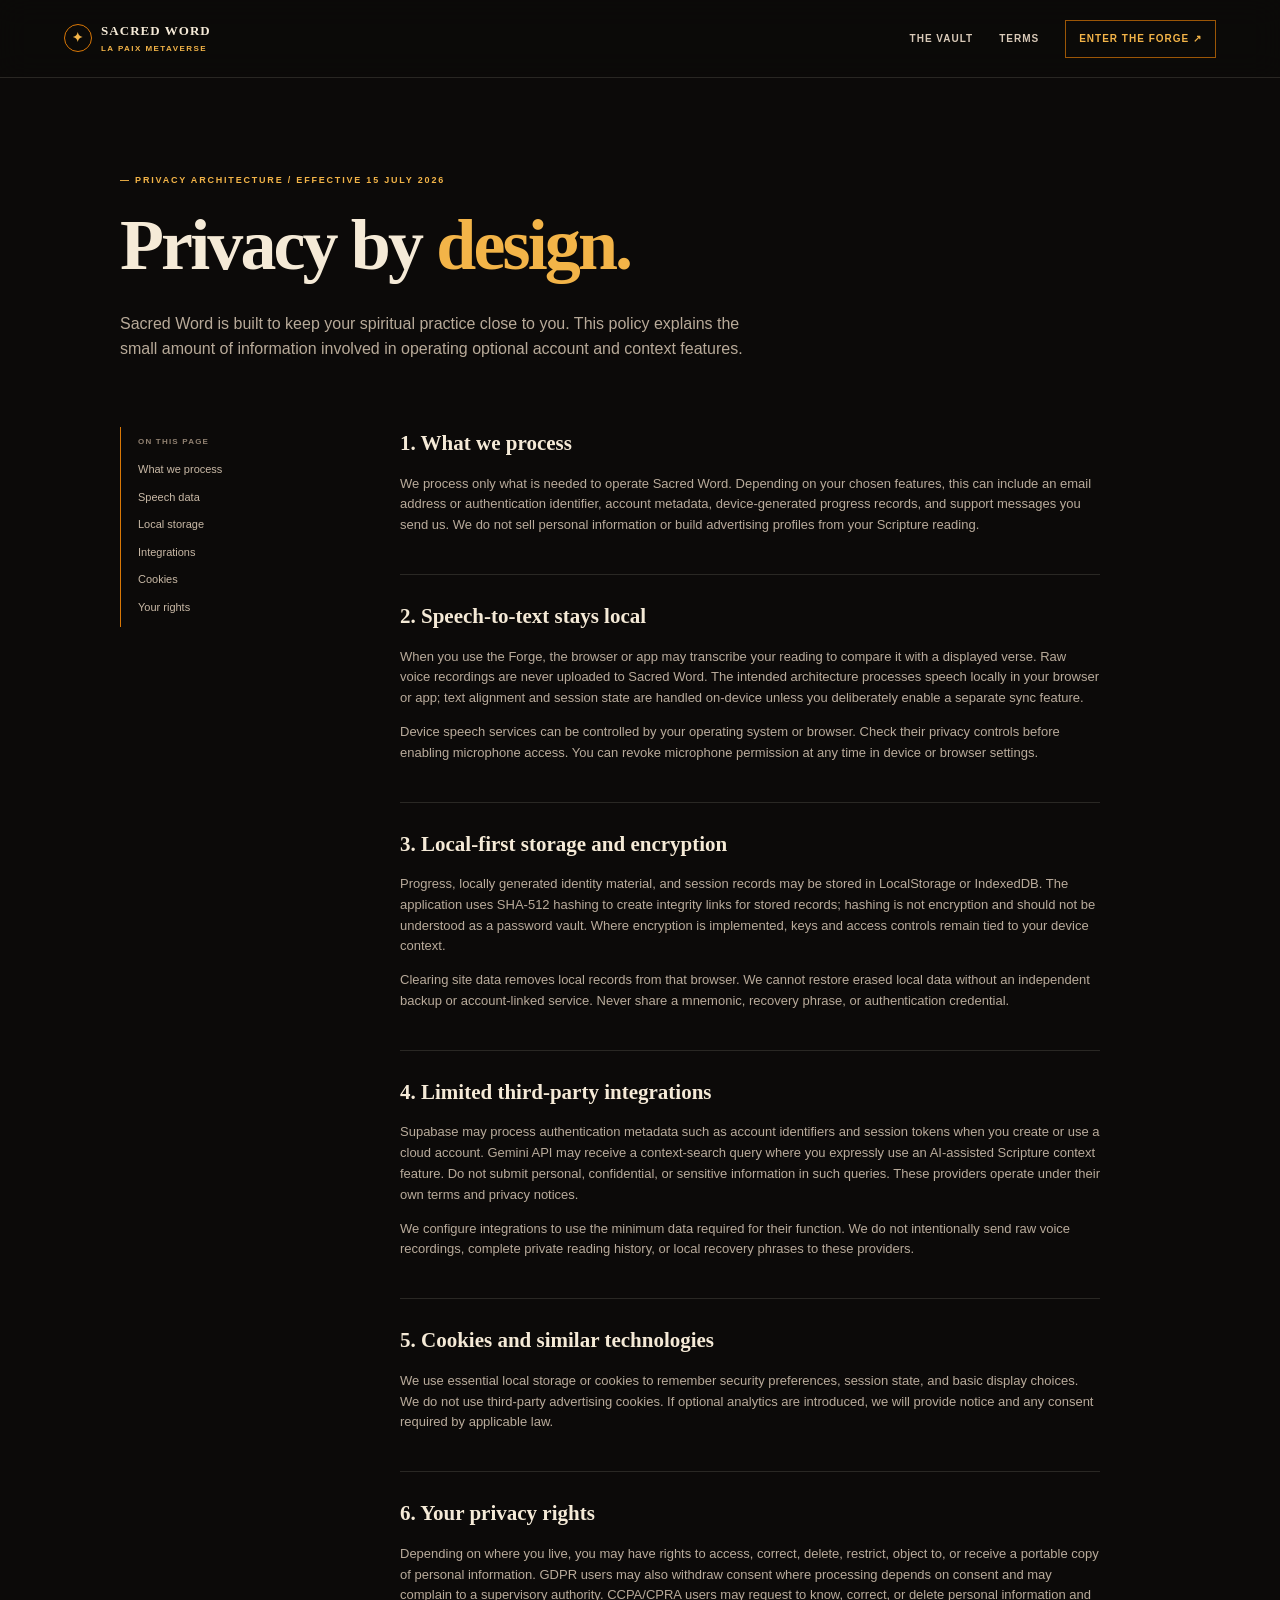
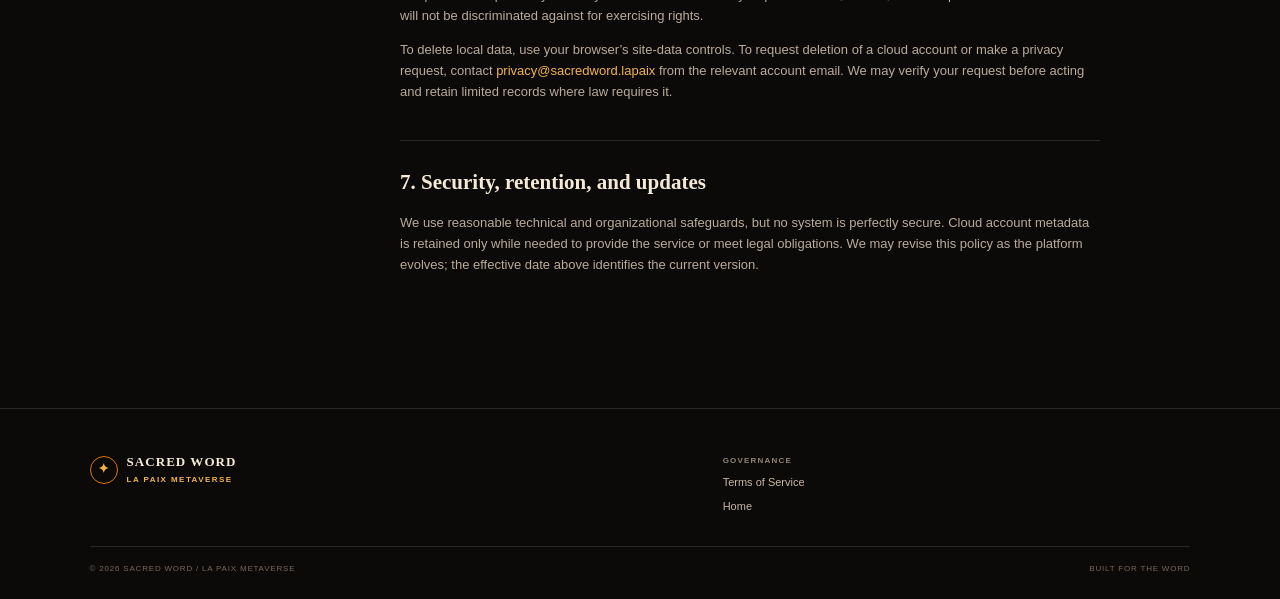
==== privacy.html @ 97d864ce "Add files via upload" ====
﻿<!doctype html><html lang="en"><head><meta charset="utf-8"><meta name="viewport" content="width=device-width,initial-scale=1"><meta name="description" content="Privacy Policy for Sacred Word: La Paix Metaverse."><meta name="theme-color" content="#0c0a09"><meta http-equiv="Content-Security-Policy" content="default-src 'self'; style-src 'self' https://fonts.googleapis.com; font-src https://fonts.gstatic.com; script-src 'self'; base-uri 'self'; form-action 'self'"><title>Privacy Policy — Sacred Word</title><link rel="preconnect" href="https://fonts.googleapis.com"><link rel="preconnect" href="https://fonts.gstatic.com" crossorigin><link href="https://fonts.googleapis.com/css2?family=Cinzel:wght@500;600;700&family=Inter:wght@400;500;600;700&display=swap" rel="stylesheet"><link rel="stylesheet" href="styles.css"><script src="script.js" defer></script></head><body><div class="noise"></div><header class="header"><a class="brand" href="index.html"><b>✦</b><span>SACRED WORD<small>LA PAIX METAVERSE</small></span></a><nav><a href="index.html#vault">The Vault</a><a href="terms.html">Terms</a><a class="navcta" href="index.html#enter">Enter the Forge ↗</a></nav></header><main class="legal"><p class="eyebrow">— PRIVACY ARCHITECTURE / EFFECTIVE 15 JULY 2026</p><h1>Privacy by <em>design.</em></h1><p class="legalIntro">Sacred Word is built to keep your spiritual practice close to you. This policy explains the small amount of information involved in operating optional account and context features.</p><div class="legalGrid"><aside><span>ON THIS PAGE</span><a href="#collect">What we process</a><a href="#speech">Speech data</a><a href="#storage">Local storage</a><a href="#partners">Integrations</a><a href="#cookies">Cookies</a><a href="#rights">Your rights</a></aside><article><section id="collect"><h2>1. What we process</h2><p>We process only what is needed to operate Sacred Word. Depending on your chosen features, this can include an email address or authentication identifier, account metadata, device-generated progress records, and support messages you send us. We do not sell personal information or build advertising profiles from your Scripture reading.</p></section><section id="speech"><h2>2. Speech-to-text stays local</h2><p>When you use the Forge, the browser or app may transcribe your reading to compare it with a displayed verse. Raw voice recordings are never uploaded to Sacred Word. The intended architecture processes speech locally in your browser or app; text alignment and session state are handled on-device unless you deliberately enable a separate sync feature.</p><p>Device speech services can be controlled by your operating system or browser. Check their privacy controls before enabling microphone access. You can revoke microphone permission at any time in device or browser settings.</p></section><section id="storage"><h2>3. Local-first storage and encryption</h2><p>Progress, locally generated identity material, and session records may be stored in LocalStorage or IndexedDB. The application uses SHA-512 hashing to create integrity links for stored records; hashing is not encryption and should not be understood as a password vault. Where encryption is implemented, keys and access controls remain tied to your device context.</p><p>Clearing site data removes local records from that browser. We cannot restore erased local data without an independent backup or account-linked service. Never share a mnemonic, recovery phrase, or authentication credential.</p></section><section id="partners"><h2>4. Limited third-party integrations</h2><p>Supabase may process authentication metadata such as account identifiers and session tokens when you create or use a cloud account. Gemini API may receive a context-search query where you expressly use an AI-assisted Scripture context feature. Do not submit personal, confidential, or sensitive information in such queries. These providers operate under their own terms and privacy notices.</p><p>We configure integrations to use the minimum data required for their function. We do not intentionally send raw voice recordings, complete private reading history, or local recovery phrases to these providers.</p></section><section id="cookies"><h2>5. Cookies and similar technologies</h2><p>We use essential local storage or cookies to remember security preferences, session state, and basic display choices. We do not use third-party advertising cookies. If optional analytics are introduced, we will provide notice and any consent required by applicable law.</p></section><section id="rights"><h2>6. Your privacy rights</h2><p>Depending on where you live, you may have rights to access, correct, delete, restrict, object to, or receive a portable copy of personal information. GDPR users may also withdraw consent where processing depends on consent and may complain to a supervisory authority. CCPA/CPRA users may request to know, correct, or delete personal information and will not be discriminated against for exercising rights.</p><p>To delete local data, use your browser’s site-data controls. To request deletion of a cloud account or make a privacy request, contact <a href="mailto:privacy@sacredword.lapaix">privacy@sacredword.lapaix</a> from the relevant account email. We may verify your request before acting and retain limited records where law requires it.</p></section><section><h2>7. Security, retention, and updates</h2><p>We use reasonable technical and organizational safeguards, but no system is perfectly secure. Cloud account metadata is retained only while needed to provide the service or meet legal obligations. We may revise this policy as the platform evolves; the effective date above identifies the current version.</p></section></article></div></main><footer class="footer"><div><a class="brand" href="index.html"><b>✦</b><span>SACRED WORD<small>LA PAIX METAVERSE</small></span></a></div><div class="links"><span>GOVERNANCE<a href="terms.html">Terms of Service</a><a href="index.html">Home</a></span></div><small class="copyright">© 2026 SACRED WORD / LA PAIX METAVERSE <b>BUILT FOR THE WORD</b></small></footer></body></html>
---- styles.css ----
﻿:root{--bg:#0c0a09;--panel:#17120d;--gold:#d97706;--lite:#f3b448;--cream:#f5ead7;--muted:#a89a89;--line:rgba(245,234,215,.13);--serif:Cinzel,Georgia,serif;--sans:Inter,Arial,sans-serif}*{box-sizing:border-box}html{scroll-behavior:smooth}body{margin:0;background:var(--bg);color:var(--cream);font:15px/1.6 var(--sans)}.noise{position:fixed;inset:0;pointer-events:none;opacity:.04;z-index:4;background-image:url("data:image/svg+xml,%3Csvg viewBox='0 0 100 100' xmlns='http://www.w3.org/2000/svg'%3E%3Cfilter id='n'%3E%3CfeTurbulence baseFrequency='.8' numOctaves='3'/%3E%3C/filter%3E%3Crect width='100%25' height='100%25' filter='url(%23n)'/%3E%3C/svg%3E")}a{color:inherit;text-decoration:none}.header{height:78px;padding:0 clamp(20px,5vw,70px);display:flex;align-items:center;gap:28px;border-bottom:1px solid var(--line);background:rgba(12,10,9,.9);position:relative;z-index:5;backdrop-filter:blur(15px)}.brand{display:flex;align-items:center;gap:9px;font:600 13px/1.1 var(--serif);letter-spacing:.08em}.brand>b{display:grid;place-items:center;width:28px;height:28px;border:1px solid var(--gold);border-radius:50%;color:var(--lite)}.brand small{display:block;color:var(--lite);font:600 8px var(--sans);letter-spacing:.18em;margin-top:5px}nav{display:flex;align-items:center;gap:26px;margin-left:auto;font-size:10px;font-weight:700;letter-spacing:.1em;text-transform:uppercase;color:#d9cab8}nav>a:hover,.textlink:hover{color:var(--lite)}.navcta{padding:10px 13px;border:1px solid rgba(217,119,6,.7);color:var(--lite)!important}.status{font-size:8px;letter-spacing:.12em;color:#88c894}.menu{display:none;background:none;border:0;color:var(--cream);font-size:22px}.hero{min-height:650px;padding:clamp(75px,11vw,145px) clamp(25px,7vw,100px) 90px;display:grid;grid-template-columns:1.1fr .9fr;gap:25px;max-width:1360px;margin:auto;overflow:hidden;position:relative;background:radial-gradient(circle at 75% 45%,rgba(166,74,8,.2),transparent 28%)}.hero:before{content:"";position:absolute;inset:0;background:linear-gradient(90deg,rgba(255,255,255,.025) 1px,transparent 1px),linear-gradient(rgba(255,255,255,.02) 1px,transparent 1px);background-size:74px 74px;mask-image:linear-gradient(90deg,#000,transparent 80%)}.heroCopy,.hud{position:relative;z-index:1}.heroCopy{align-self:center}.eyebrow{color:var(--lite);font-size:9px;font-weight:700;letter-spacing:.2em;margin:0 0 18px}h1,h2,h3{font-family:var(--serif);font-weight:600}h1{font-size:clamp(40px,5.4vw,75px);line-height:1.13;letter-spacing:-.04em;margin:0;max-width:730px}em{font-style:normal;color:var(--lite)}.lede{max-width:560px;color:#b9ab9b;font-size:16px;margin:25px 0}.actions{display:flex;gap:12px}.btn{min-height:48px;padding:13px 19px;display:inline-flex;align-items:center;gap:20px;font-size:10px;font-weight:700;letter-spacing:.1em;text-transform:uppercase;transition:.2s}.gold{background:var(--gold);color:#211306;box-shadow:0 0 28px rgba(217,119,6,.2)}.gold:hover{background:var(--lite);transform:translateY(-2px)}.outline{border:1px solid var(--line);color:#d6c7b4}.outline:hover{border-color:var(--gold)}.proof{display:flex;gap:18px;flex-wrap:wrap;margin-top:46px;color:#897968;font-size:8px;letter-spacing:.1em}.proof b{color:#d7a653}.hud{min-height:440px}.rings{position:absolute;width:315px;height:315px;left:50%;top:50%;transform:translate(-45%,-50%);border:1px solid rgba(217,119,6,.27);border-radius:50%;background:repeating-radial-gradient(circle,transparent 0 48px,rgba(217,119,6,.12) 49px 50px),linear-gradient(45deg,transparent 49.8%,rgba(217,119,6,.13) 50%,transparent 50.2%);box-shadow:0 0 90px rgba(217,119,6,.12)}.signal,.reward,.node{position:absolute;border:1px solid rgba(243,180,72,.3);background:rgba(24,18,12,.88);box-shadow:0 12px 35px #0006;backdrop-filter:blur(8px)}.signal{padding:17px;width:min(330px,84%);left:50%;top:50%;transform:translate(-43%,-50%)}.label{display:flex;justify-content:space-between;color:#aa9a89;font-size:8px;font-weight:700;letter-spacing:.14em}.label i{font-style:normal;color:#7cc78e}.wave{height:60px;display:flex;align-items:center;gap:4px;margin:12px 0}.wave b{height:30%;width:5px;border-radius:4px;background:var(--gold);animation:wave 1.3s ease-in-out infinite}.wave b:nth-child(2n){animation-delay:.25s}.wave b:nth-child(3n){animation-delay:.6s}.signal q,.verse q{display:block;font:500 13px/1.55 var(--serif);quotes:none}.bar{height:3px;background:#3a2b1b;margin-top:12px}.bar i{display:block;width:79%;height:100%;background:var(--gold)}.signal small{color:#938271;font-size:7px;letter-spacing:.1em}.reward{right:0;bottom:50px;padding:12px 15px}.reward small,.node small{display:block;color:#978675;font-size:7px;letter-spacing:.12em}.reward strong{display:block;color:var(--lite);font-size:22px}.node{left:0;top:47px;padding:9px 12px;color:#75c58b;font-size:9px}.node b{color:var(--cream);font-size:9px}.metrics{max-width:1360px;margin:auto;display:grid;grid-template-columns:repeat(4,1fr);border:solid var(--line);border-width:1px 0}.metrics div{padding:21px clamp(16px,4vw,60px);border-right:1px solid var(--line)}.metrics div:last-child{border:0}.metrics small,.data small,.rank small{display:block;color:#948474;font-size:7px;letter-spacing:.14em}.metrics b{display:block;font:600 18px var(--serif)}.green{color:#80c78d!important;font:700 11px var(--sans)!important;letter-spacing:.07em}.section{max-width:1160px;margin:auto;padding:120px 30px}.heading{max-width:630px}.heading h2,.vault h2,.final h2{font-size:clamp(30px,4vw,50px);line-height:1.25;letter-spacing:-.035em;margin:0}.heading>p:last-child,.vault>div>p:not(.eyebrow){color:var(--muted);margin-top:18px}.forge{display:grid;grid-template-columns:1.35fr .8fr;gap:24px;margin-top:47px}.console,.steps article,.chain,.card,.rank{background:linear-gradient(145deg,rgba(35,27,18,.85),rgba(18,14,10,.95));border:1px solid var(--line)}.console{min-height:350px;padding:22px;position:relative}.verse{text-align:center;max-width:500px;margin:75px auto 38px}.verse small{color:var(--lite);font-size:9px;letter-spacing:.16em}.verse q{font-size:clamp(18px,2vw,25px);margin-top:17px}.data{display:grid;grid-template-columns:repeat(3,1fr);border:solid var(--line);border-width:1px 0}.data span{padding:14px 9px;border-right:1px solid var(--line)}.data span:last-child{border:0}.data b{color:var(--lite);font-size:13px}.steps{display:grid;gap:11px}.steps article{padding:18px}.steps article:hover{border-color:var(--gold);transform:translateX(3px)}.steps>article>b{color:var(--gold);font-size:9px;letter-spacing:.15em}.steps h3,.card h3{font-size:16px;margin:6px 0}.steps p,.card p{color:#a49686;font-size:12px;margin:0}.ledger{max-width:none;border-top:1px solid var(--line);background:linear-gradient(#110e0a,#0c0a09)}.ledger>.heading,.ledgerGrid{max-width:1100px;margin-left:auto;margin-right:auto}.ledgerGrid{display:grid;grid-template-columns:1fr 1fr;gap:14px;margin-top:45px}.chain{grid-column:span 2;padding:24px}.blocks{display:flex;align-items:center;justify-content:space-between;gap:14px;margin:28px 0;color:var(--gold)}.blocks span{flex:1;padding:13px;background:#18120c;border:1px solid var(--line);color:var(--cream)}.blocks .active{border-color:var(--gold);box-shadow:0 0 20px #d9770622}.blocks small,.blocks em{display:block;color:#968575;font-size:7px;font-style:normal;letter-spacing:.12em}.blocks b{display:block;margin:5px 0;font:600 14px var(--serif)}.blocks em{color:#7bc38c}.chain code{display:flex;justify-content:space-between;border-top:1px solid var(--line);padding-top:14px;color:#968575;font-size:9px}.chain code i{color:#7cc48c;font-style:normal}.card{padding:24px;min-height:215px}.icon{display:grid;place-items:center;width:34px;height:34px;border:1px solid var(--gold);color:var(--lite);font-size:17px}.card h3{font-size:18px;margin-top:16px}.card a,.textlink{display:inline-block;margin-top:17px;color:var(--lite);font-size:9px;font-weight:700;letter-spacing:.1em;text-transform:uppercase}.vault{display:grid;grid-template-columns:1fr .85fr;gap:100px;align-items:center}.vault ul{padding:0;list-style:none;color:#c7b8a5;font-size:13px}.vault li{margin:9px 0}.vault li::first-letter{color:#7bc48c}.rank{min-height:390px;text-align:center;padding:22px;position:relative;background:radial-gradient(circle at 50% 48%,rgba(217,119,6,.17),transparent 37%),linear-gradient(145deg,#26190c,#100e0a)}.seal{display:grid;place-items:center;width:76px;height:76px;margin:43px auto 15px;border:1px solid var(--gold);border-radius:50%;font-size:33px;color:var(--lite);box-shadow:0 0 30px #d9770633}.rank h3{margin:5px 0;color:var(--lite);font-size:24px}.rank hr{border:0;height:1px;background:linear-gradient(90deg,transparent,var(--gold),transparent);margin:25px 0}.rank>div:last-of-type{display:flex;justify-content:center;gap:48px}.rank>div:last-of-type b{display:block;font:600 15px var(--serif)}.rank footer{position:absolute;bottom:17px;left:22px;right:22px;border-top:1px solid var(--line);padding-top:12px;display:flex;justify-content:space-between;color:#968575;font-size:7px;letter-spacing:.1em}.rank footer b{color:#c5aa7d}.final{text-align:center;padding:110px 25px;background:radial-gradient(ellipse,rgba(135,59,8,.22),transparent 50%);border-top:1px solid var(--line)}.final h2{font-size:clamp(35px,5vw,59px)}.final>p:not(.eyebrow){max-width:480px;color:var(--muted);margin:14px auto 28px}.footer{max-width:1360px;margin:auto;padding:46px clamp(25px,7vw,100px) 23px;border-top:1px solid var(--line);display:grid;grid-template-columns:1.3fr 1fr;gap:25px}.footer>div>p{color:#948575;font:13px var(--serif)}.links{display:grid;grid-template-columns:1fr 1fr;gap:20px}.links>span{color:#928272;font-size:8px;font-weight:700;letter-spacing:.15em}.links a{display:block;margin:6px 0;color:#c7b7a4;font-size:11px;font-weight:400;letter-spacing:0}.copyright{grid-column:span 2;display:flex;justify-content:space-between;border-top:1px solid var(--line);padding-top:16px;color:#746758;font-size:8px;letter-spacing:.1em}.copyright b{font-weight:400}.legal{max-width:1100px;margin:auto;padding:95px 30px}.legal h1{font-size:clamp(42px,6vw,72px)}.legalIntro{max-width:650px;color:#b8aa99;font-size:16px;margin:24px 0 65px}.legalGrid{display:grid;grid-template-columns:210px 1fr;gap:70px}.legalGrid aside{align-self:start;position:sticky;top:25px;border-left:1px solid var(--gold);padding-left:17px}.legalGrid aside span{color:#928272;font-size:8px;font-weight:700;letter-spacing:.15em}.legalGrid aside a{display:block;margin:10px 0;color:#c9b9a6;font-size:11px}.legalGrid article{max-width:700px}.legalGrid section{border-top:1px solid var(--line);padding:25px 0}.legalGrid section:first-child{padding-top:0;border-top:0}.legalGrid h2{font-size:21px;margin:0 0 10px}.legalGrid p{color:#b9ab9b;font-size:13px}.legalGrid article a{color:var(--lite)}.sr{position:absolute;clip:rect(0,0,0,0)}@keyframes wave{0%,100%{height:18%}50%{height:100%}}@media(max-width:820px){.status{display:none}.menu{display:block;margin-left:auto}nav{display:none}nav.open{display:flex;position:absolute;top:77px;left:0;right:0;margin:0;padding:20px;flex-direction:column;align-items:flex-start;background:var(--panel);border-bottom:1px solid var(--line)}.hero,.vault{grid-template-columns:1fr;gap:30px}.hud{min-height:400px}.forge{grid-template-columns:1fr}.ledgerGrid{grid-template-columns:1fr}.chain{grid-column:auto}.legalGrid{grid-template-columns:1fr;gap:25px}.legalGrid aside{position:static;display:flex;flex-wrap:wrap;gap:7px 15px;border-left:0;border-bottom:1px solid var(--line);padding:0 0 14px}.legalGrid aside span{width:100%}.legalGrid aside a{margin:0}.footer{grid-template-columns:1fr}}@media(max-width:540px){.hero{padding:72px 24px}.metrics{grid-template-columns:1fr 1fr}.metrics div{border-bottom:1px solid var(--line);padding:16px}.metrics div:nth-child(2){border-right:0}.section{padding:82px 24px}.blocks{gap:4px}.blocks span{padding:8px}.blocks b{font-size:10px}.blocks>span+*{font-size:10px}.chain{padding:15px}.chain code{font-size:7px}.footer{padding:38px 24px 20px}.copyright{grid-column:auto;flex-direction:column;gap:7px}.proof{gap:8px 15px}.data b{font-size:10px}}
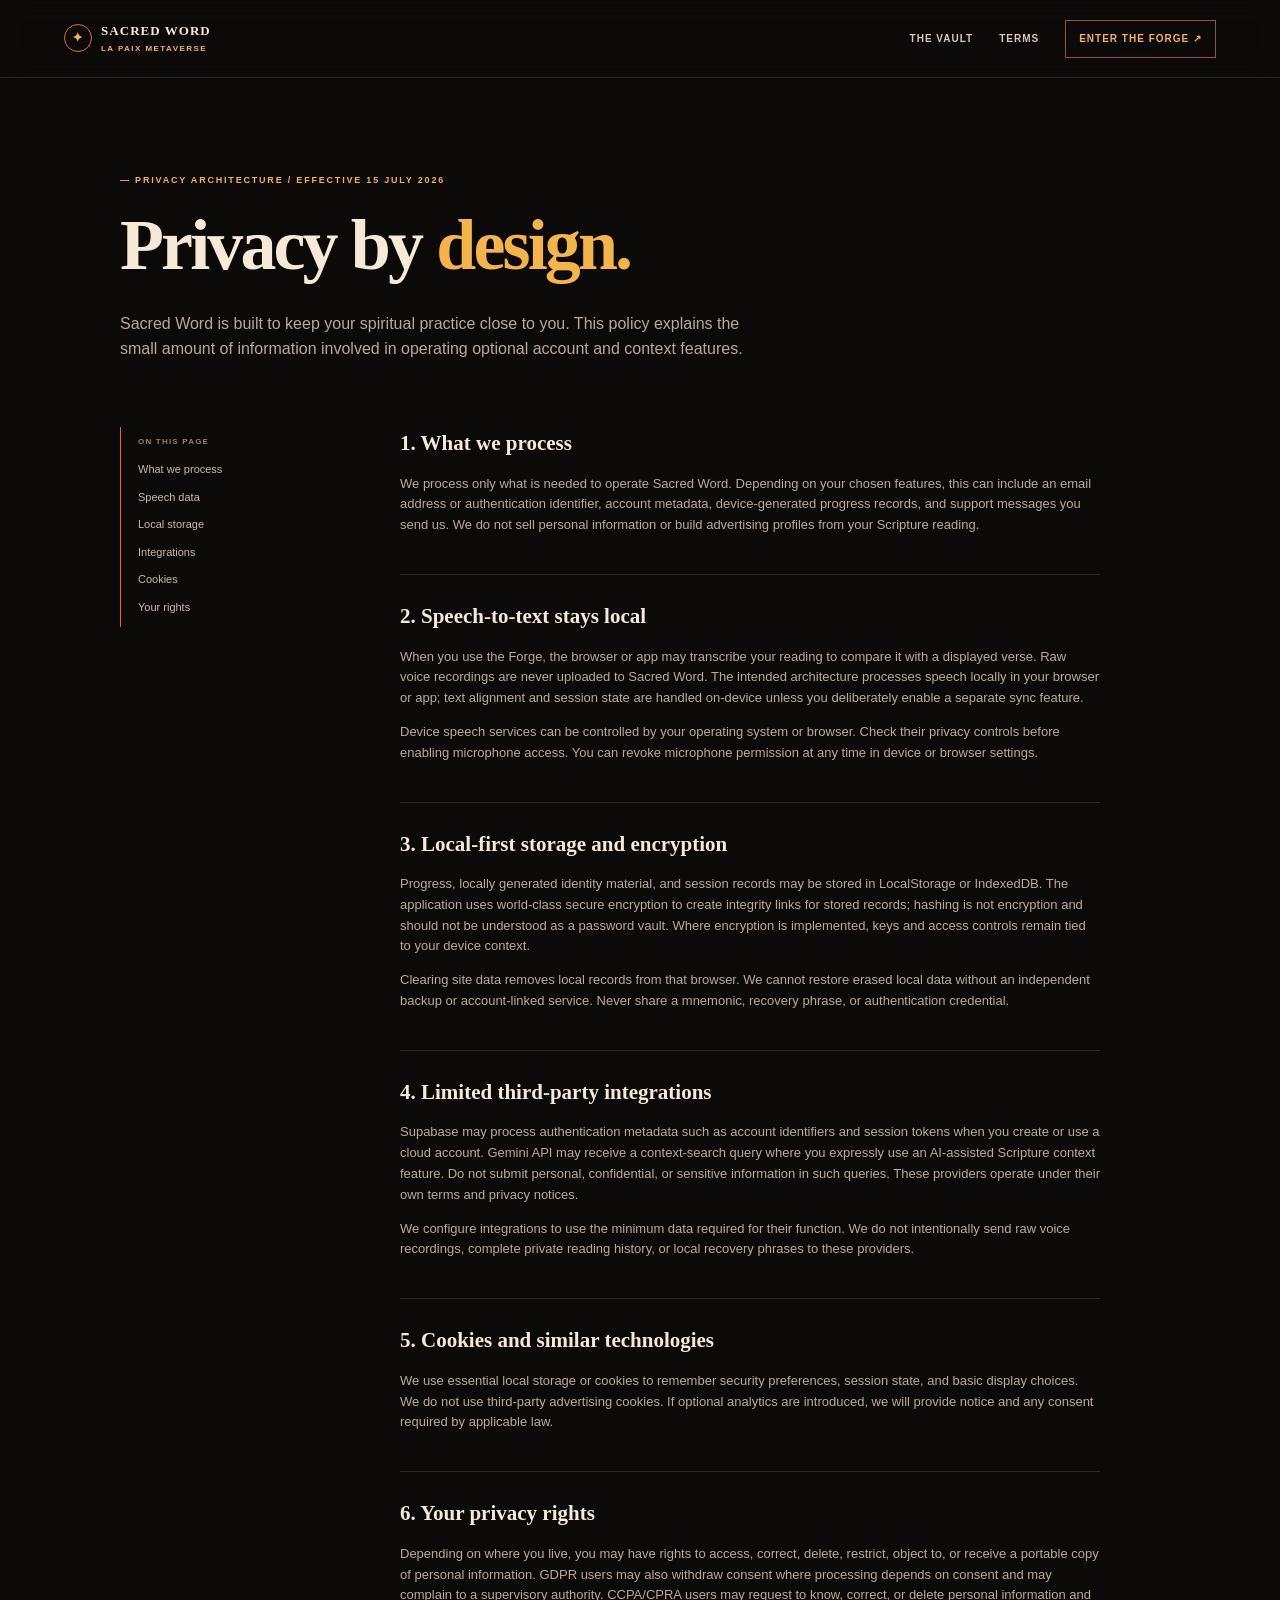
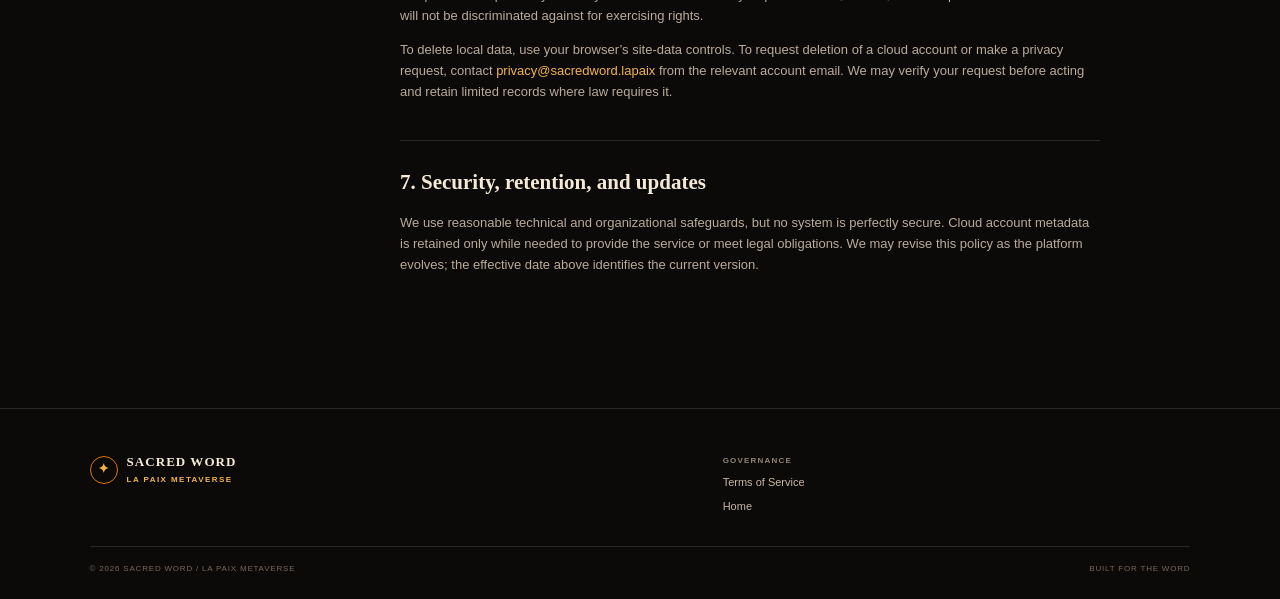
==== commit 7d2a2e91: "Refactor code structure for improved readability and maintainability" ====
--- a/privacy.html
+++ b/privacy.html
@@ -1 +1 @@
-﻿<!doctype html><html lang="en"><head><meta charset="utf-8"><meta name="viewport" content="width=device-width,initial-scale=1"><meta name="description" content="Privacy Policy for Sacred Word: La Paix Metaverse."><meta name="theme-color" content="#0c0a09"><meta http-equiv="Content-Security-Policy" content="default-src 'self'; style-src 'self' https://fonts.googleapis.com; font-src https://fonts.gstatic.com; script-src 'self'; base-uri 'self'; form-action 'self'"><title>Privacy Policy — Sacred Word</title><link rel="preconnect" href="https://fonts.googleapis.com"><link rel="preconnect" href="https://fonts.gstatic.com" crossorigin><link href="https://fonts.googleapis.com/css2?family=Cinzel:wght@500;600;700&family=Inter:wght@400;500;600;700&display=swap" rel="stylesheet"><link rel="stylesheet" href="styles.css"><script src="script.js" defer></script></head><body><div class="noise"></div><header class="header"><a class="brand" href="index.html"><b>✦</b><span>SACRED WORD<small>LA PAIX METAVERSE</small></span></a><nav><a href="index.html#vault">The Vault</a><a href="terms.html">Terms</a><a class="navcta" href="index.html#enter">Enter the Forge ↗</a></nav></header><main class="legal"><p class="eyebrow">— PRIVACY ARCHITECTURE / EFFECTIVE 15 JULY 2026</p><h1>Privacy by <em>design.</em></h1><p class="legalIntro">Sacred Word is built to keep your spiritual practice close to you. This policy explains the small amount of information involved in operating optional account and context features.</p><div class="legalGrid"><aside><span>ON THIS PAGE</span><a href="#collect">What we process</a><a href="#speech">Speech data</a><a href="#storage">Local storage</a><a href="#partners">Integrations</a><a href="#cookies">Cookies</a><a href="#rights">Your rights</a></aside><article><section id="collect"><h2>1. What we process</h2><p>We process only what is needed to operate Sacred Word. Depending on your chosen features, this can include an email address or authentication identifier, account metadata, device-generated progress records, and support messages you send us. We do not sell personal information or build advertising profiles from your Scripture reading.</p></section><section id="speech"><h2>2. Speech-to-text stays local</h2><p>When you use the Forge, the browser or app may transcribe your reading to compare it with a displayed verse. Raw voice recordings are never uploaded to Sacred Word. The intended architecture processes speech locally in your browser or app; text alignment and session state are handled on-device unless you deliberately enable a separate sync feature.</p><p>Device speech services can be controlled by your operating system or browser. Check their privacy controls before enabling microphone access. You can revoke microphone permission at any time in device or browser settings.</p></section><section id="storage"><h2>3. Local-first storage and encryption</h2><p>Progress, locally generated identity material, and session records may be stored in LocalStorage or IndexedDB. The application uses SHA-512 hashing to create integrity links for stored records; hashing is not encryption and should not be understood as a password vault. Where encryption is implemented, keys and access controls remain tied to your device context.</p><p>Clearing site data removes local records from that browser. We cannot restore erased local data without an independent backup or account-linked service. Never share a mnemonic, recovery phrase, or authentication credential.</p></section><section id="partners"><h2>4. Limited third-party integrations</h2><p>Supabase may process authentication metadata such as account identifiers and session tokens when you create or use a cloud account. Gemini API may receive a context-search query where you expressly use an AI-assisted Scripture context feature. Do not submit personal, confidential, or sensitive information in such queries. These providers operate under their own terms and privacy notices.</p><p>We configure integrations to use the minimum data required for their function. We do not intentionally send raw voice recordings, complete private reading history, or local recovery phrases to these providers.</p></section><section id="cookies"><h2>5. Cookies and similar technologies</h2><p>We use essential local storage or cookies to remember security preferences, session state, and basic display choices. We do not use third-party advertising cookies. If optional analytics are introduced, we will provide notice and any consent required by applicable law.</p></section><section id="rights"><h2>6. Your privacy rights</h2><p>Depending on where you live, you may have rights to access, correct, delete, restrict, object to, or receive a portable copy of personal information. GDPR users may also withdraw consent where processing depends on consent and may complain to a supervisory authority. CCPA/CPRA users may request to know, correct, or delete personal information and will not be discriminated against for exercising rights.</p><p>To delete local data, use your browser’s site-data controls. To request deletion of a cloud account or make a privacy request, contact <a href="mailto:privacy@sacredword.lapaix">privacy@sacredword.lapaix</a> from the relevant account email. We may verify your request before acting and retain limited records where law requires it.</p></section><section><h2>7. Security, retention, and updates</h2><p>We use reasonable technical and organizational safeguards, but no system is perfectly secure. Cloud account metadata is retained only while needed to provide the service or meet legal obligations. We may revise this policy as the platform evolves; the effective date above identifies the current version.</p></section></article></div></main><footer class="footer"><div><a class="brand" href="index.html"><b>✦</b><span>SACRED WORD<small>LA PAIX METAVERSE</small></span></a></div><div class="links"><span>GOVERNANCE<a href="terms.html">Terms of Service</a><a href="index.html">Home</a></span></div><small class="copyright">© 2026 SACRED WORD / LA PAIX METAVERSE <b>BUILT FOR THE WORD</b></small></footer></body></html>
+﻿<!doctype html><html lang="en"><head><meta charset="utf-8"><meta name="viewport" content="width=device-width,initial-scale=1"><meta name="description" content="Privacy Policy for Sacred Word: La Paix Metaverse."><meta name="theme-color" content="#0c0a09"><meta http-equiv="Content-Security-Policy" content="default-src 'self'; style-src 'self' https://fonts.googleapis.com; font-src https://fonts.gstatic.com; script-src 'self'; base-uri 'self'; form-action 'self'"><title>Privacy Policy — Sacred Word</title><link rel="icon" href="favicon.ico" type="image/x-icon"><link rel="preconnect" href="https://fonts.googleapis.com"><link rel="preconnect" href="https://fonts.gstatic.com" crossorigin><link href="https://fonts.googleapis.com/css2?family=Cinzel:wght@500;600;700&family=Inter:wght@400;500;600;700&display=swap" rel="stylesheet"><link rel="stylesheet" href="styles.css"><script src="script.js" defer></script></head><body><div class="noise"></div><header class="header"><a class="brand" href="index.html"><b>✦</b><span>SACRED WORD<small>LA PAIX METAVERSE</small></span></a><nav><a href="index.html#vault">The Vault</a><a href="terms.html">Terms</a><a class="navcta" href="index.html#enter">Enter the Forge ↗</a></nav></header><main class="legal"><p class="eyebrow">— PRIVACY ARCHITECTURE / EFFECTIVE 15 JULY 2026</p><h1>Privacy by <em>design.</em></h1><p class="legalIntro">Sacred Word is built to keep your spiritual practice close to you. This policy explains the small amount of information involved in operating optional account and context features.</p><div class="legalGrid"><aside><span>ON THIS PAGE</span><a href="#collect">What we process</a><a href="#speech">Speech data</a><a href="#storage">Local storage</a><a href="#partners">Integrations</a><a href="#cookies">Cookies</a><a href="#rights">Your rights</a></aside><article><section id="collect"><h2>1. What we process</h2><p>We process only what is needed to operate Sacred Word. Depending on your chosen features, this can include an email address or authentication identifier, account metadata, device-generated progress records, and support messages you send us. We do not sell personal information or build advertising profiles from your Scripture reading.</p></section><section id="speech"><h2>2. Speech-to-text stays local</h2><p>When you use the Forge, the browser or app may transcribe your reading to compare it with a displayed verse. Raw voice recordings are never uploaded to Sacred Word. The intended architecture processes speech locally in your browser or app; text alignment and session state are handled on-device unless you deliberately enable a separate sync feature.</p><p>Device speech services can be controlled by your operating system or browser. Check their privacy controls before enabling microphone access. You can revoke microphone permission at any time in device or browser settings.</p></section><section id="storage"><h2>3. Local-first storage and encryption</h2><p>Progress, locally generated identity material, and session records may be stored in LocalStorage or IndexedDB. The application uses world-class secure encryption to create integrity links for stored records; hashing is not encryption and should not be understood as a password vault. Where encryption is implemented, keys and access controls remain tied to your device context.</p><p>Clearing site data removes local records from that browser. We cannot restore erased local data without an independent backup or account-linked service. Never share a mnemonic, recovery phrase, or authentication credential.</p></section><section id="partners"><h2>4. Limited third-party integrations</h2><p>Supabase may process authentication metadata such as account identifiers and session tokens when you create or use a cloud account. Gemini API may receive a context-search query where you expressly use an AI-assisted Scripture context feature. Do not submit personal, confidential, or sensitive information in such queries. These providers operate under their own terms and privacy notices.</p><p>We configure integrations to use the minimum data required for their function. We do not intentionally send raw voice recordings, complete private reading history, or local recovery phrases to these providers.</p></section><section id="cookies"><h2>5. Cookies and similar technologies</h2><p>We use essential local storage or cookies to remember security preferences, session state, and basic display choices. We do not use third-party advertising cookies. If optional analytics are introduced, we will provide notice and any consent required by applicable law.</p></section><section id="rights"><h2>6. Your privacy rights</h2><p>Depending on where you live, you may have rights to access, correct, delete, restrict, object to, or receive a portable copy of personal information. GDPR users may also withdraw consent where processing depends on consent and may complain to a supervisory authority. CCPA/CPRA users may request to know, correct, or delete personal information and will not be discriminated against for exercising rights.</p><p>To delete local data, use your browser’s site-data controls. To request deletion of a cloud account or make a privacy request, contact <a href="mailto:privacy@sacredword.lapaix">privacy@sacredword.lapaix</a> from the relevant account email. We may verify your request before acting and retain limited records where law requires it.</p></section><section><h2>7. Security, retention, and updates</h2><p>We use reasonable technical and organizational safeguards, but no system is perfectly secure. Cloud account metadata is retained only while needed to provide the service or meet legal obligations. We may revise this policy as the platform evolves; the effective date above identifies the current version.</p></section></article></div></main><footer class="footer"><div><a class="brand" href="index.html"><b>✦</b><span>SACRED WORD<small>LA PAIX METAVERSE</small></span></a></div><div class="links"><span>GOVERNANCE<a href="terms.html">Terms of Service</a><a href="index.html">Home</a></span></div><small class="copyright">© 2026 SACRED WORD / LA PAIX METAVERSE <b>BUILT FOR THE WORD</b></small></footer></body></html>
